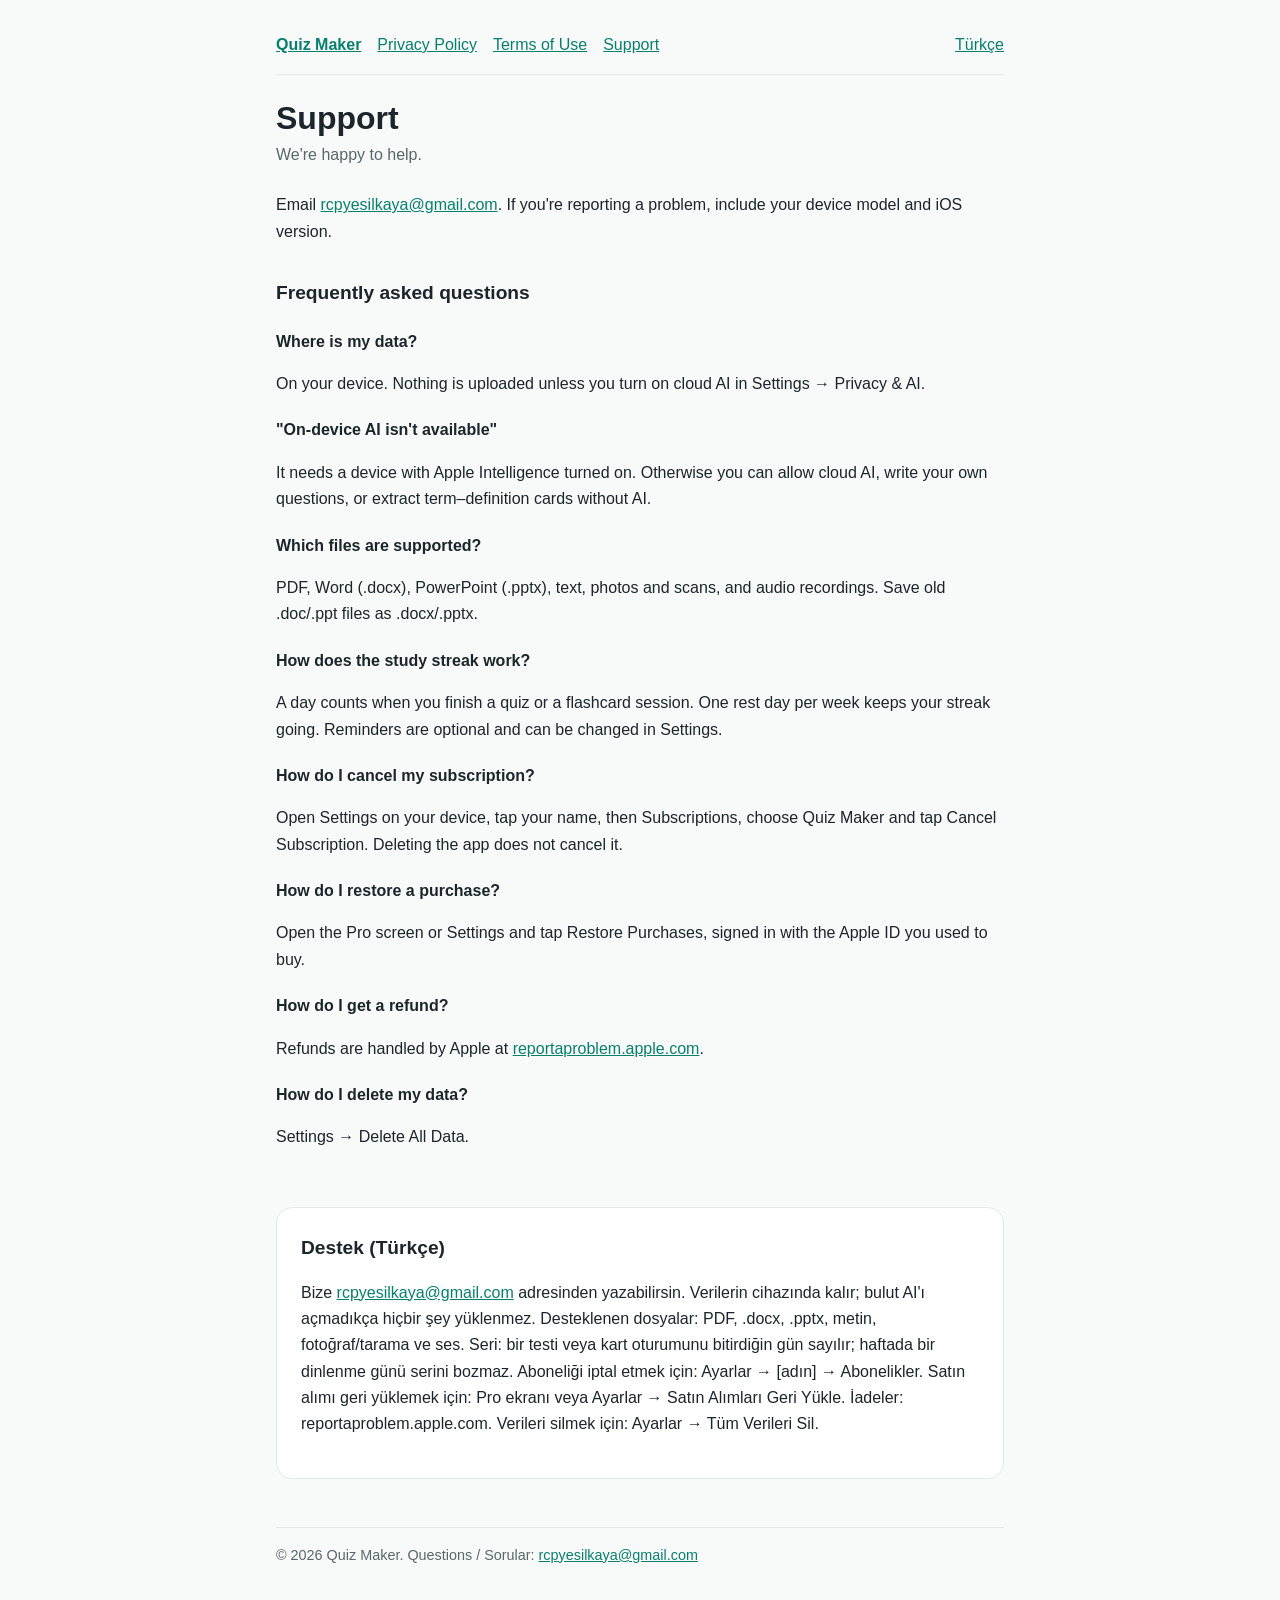
==== support.html @ 0ccd1da4 "Add Quiz Maker privacy policy, terms of use and support pages Co-Authored-By: Claude Opus 5.5 <norep" ====
<!doctype html><html lang="en"><head><meta charset="utf-8"><meta name="viewport" content="width=device-width,initial-scale=1"><title>Support – Quiz Maker</title><link rel="stylesheet" href="style.css"></head><body><main><nav><a href="./">Quiz Maker</a><a href="privacy.html">Privacy Policy</a><a href="terms.html">Terms of Use</a><a href="support.html">Support</a><a href="#tr" class="lang">Türkçe</a></nav>
<h1>Support</h1><p class="meta">We're happy to help.</p>
<p>Email <a href="mailto:rcpyesilkaya@gmail.com?subject=Quiz%20Maker%20support">rcpyesilkaya@gmail.com</a>. If you're reporting a problem, include your device model and iOS version.</p>
<h2>Frequently asked questions</h2>
<h3>Where is my data?</h3><p>On your device. Nothing is uploaded unless you turn on cloud AI in Settings → Privacy &amp; AI.</p>
<h3>"On-device AI isn't available"</h3><p>It needs a device with Apple Intelligence turned on. Otherwise you can allow cloud AI, write your own questions, or extract term–definition cards without AI.</p>
<h3>Which files are supported?</h3><p>PDF, Word (.docx), PowerPoint (.pptx), text, photos and scans, and audio recordings. Save old .doc/.ppt files as .docx/.pptx.</p>
<h3>How does the study streak work?</h3><p>A day counts when you finish a quiz or a flashcard session. One rest day per week keeps your streak going. Reminders are optional and can be changed in Settings.</p>
<h3>How do I cancel my subscription?</h3><p>Open Settings on your device, tap your name, then Subscriptions, choose Quiz Maker and tap Cancel Subscription. Deleting the app does not cancel it.</p>
<h3>How do I restore a purchase?</h3><p>Open the Pro screen or Settings and tap Restore Purchases, signed in with the Apple ID you used to buy.</p>
<h3>How do I get a refund?</h3><p>Refunds are handled by Apple at <a href="https://reportaproblem.apple.com">reportaproblem.apple.com</a>.</p>
<h3>How do I delete my data?</h3><p>Settings → Delete All Data.</p>
<section class="tr" id="tr"><h2>Destek (Türkçe)</h2>
<p>Bize <a href="mailto:rcpyesilkaya@gmail.com?subject=Quiz%20Maker%20destek">rcpyesilkaya@gmail.com</a> adresinden yazabilirsin. Verilerin cihazında kalır; bulut AI'ı açmadıkça hiçbir şey yüklenmez. Desteklenen dosyalar: PDF, .docx, .pptx, metin, fotoğraf/tarama ve ses. Seri: bir testi veya kart oturumunu bitirdiğin gün sayılır; haftada bir dinlenme günü serini bozmaz. Aboneliği iptal etmek için: Ayarlar → [adın] → Abonelikler. Satın alımı geri yüklemek için: Pro ekranı veya Ayarlar → Satın Alımları Geri Yükle. İadeler: reportaproblem.apple.com. Verileri silmek için: Ayarlar → Tüm Verileri Sil.</p></section>
<footer>© 2026 Quiz Maker. Questions / Sorular: <a href="mailto:rcpyesilkaya@gmail.com">rcpyesilkaya@gmail.com</a></footer></main></body></html>
---- style.css ----
:root{--bg:#f8faf9;--card:#fff;--fg:#1b252b;--muted:#59666b;--accent:#087f6d;--soft:#e8f5f1;--line:#e3eae6}
@media (prefers-color-scheme:dark){:root{--bg:#101817;--card:#192321;--fg:#f2f6f4;--muted:#bbc8c3;--accent:#45c5a9;--soft:#173d36;--line:#35443f}}
*{box-sizing:border-box}body{margin:0;background:var(--bg);color:var(--fg);font:16px/1.65 -apple-system,BlinkMacSystemFont,"Segoe UI",Roboto,sans-serif}
main{max-width:760px;margin:0 auto;padding:32px 16px 64px}h1{font-size:2rem;line-height:1.2;margin:0 0 4px}h2{font-size:1.2rem;margin:32px 0 8px}h3{font-size:1rem;margin:20px 0 4px}
.meta{color:var(--muted);margin:0 0 24px}a{color:var(--accent)}nav{display:flex;gap:16px;flex-wrap:wrap;padding-bottom:16px;border-bottom:1px solid var(--line);margin-bottom:24px}
nav a:first-child{font-weight:700}.lang{margin-left:auto}li{margin:4px 0}
.tr{margin-top:56px;padding:24px;background:var(--card);border:1px solid var(--line);border-radius:16px}.tr h2:first-child{margin-top:0}
.hero{padding:28px;border-radius:20px;background:var(--soft);margin-bottom:24px}
footer{margin-top:48px;padding-top:16px;border-top:1px solid var(--line);color:var(--muted);font-size:.9rem}
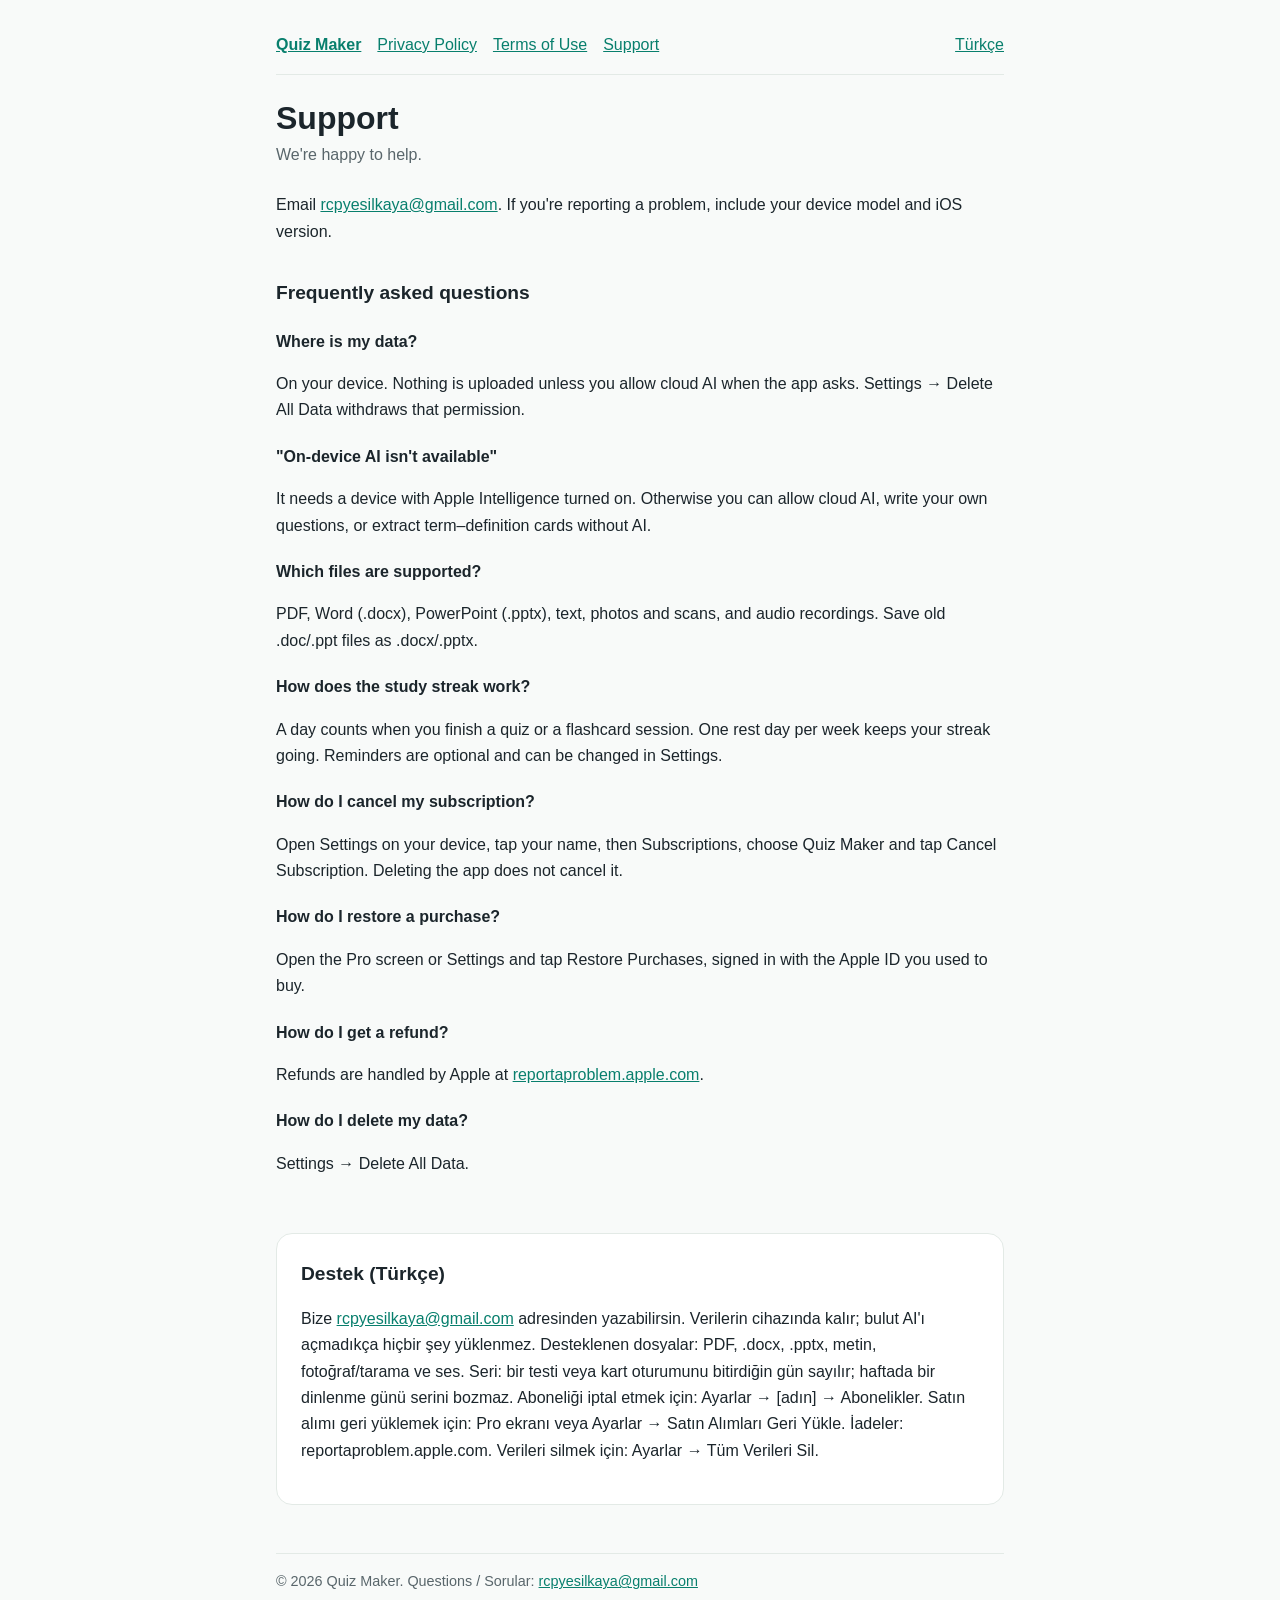
==== commit 29f41cf6: "Explain how to withdraw cloud AI permission Co-Authored-By: Claude Opus 5.5 <noreply@anthropic.com>" ====
--- a/support.html
+++ b/support.html
@@ -2,7 +2,7 @@
 <h1>Support</h1><p class="meta">We're happy to help.</p>
 <p>Email <a href="mailto:rcpyesilkaya@gmail.com?subject=Quiz%20Maker%20support">rcpyesilkaya@gmail.com</a>. If you're reporting a problem, include your device model and iOS version.</p>
 <h2>Frequently asked questions</h2>
-<h3>Where is my data?</h3><p>On your device. Nothing is uploaded unless you turn on cloud AI in Settings → Privacy &amp; AI.</p>
+<h3>Where is my data?</h3><p>On your device. Nothing is uploaded unless you allow cloud AI when the app asks. Settings → Delete All Data withdraws that permission.</p>
 <h3>"On-device AI isn't available"</h3><p>It needs a device with Apple Intelligence turned on. Otherwise you can allow cloud AI, write your own questions, or extract term–definition cards without AI.</p>
 <h3>Which files are supported?</h3><p>PDF, Word (.docx), PowerPoint (.pptx), text, photos and scans, and audio recordings. Save old .doc/.ppt files as .docx/.pptx.</p>
 <h3>How does the study streak work?</h3><p>A day counts when you finish a quiz or a flashcard session. One rest day per week keeps your streak going. Reminders are optional and can be changed in Settings.</p>
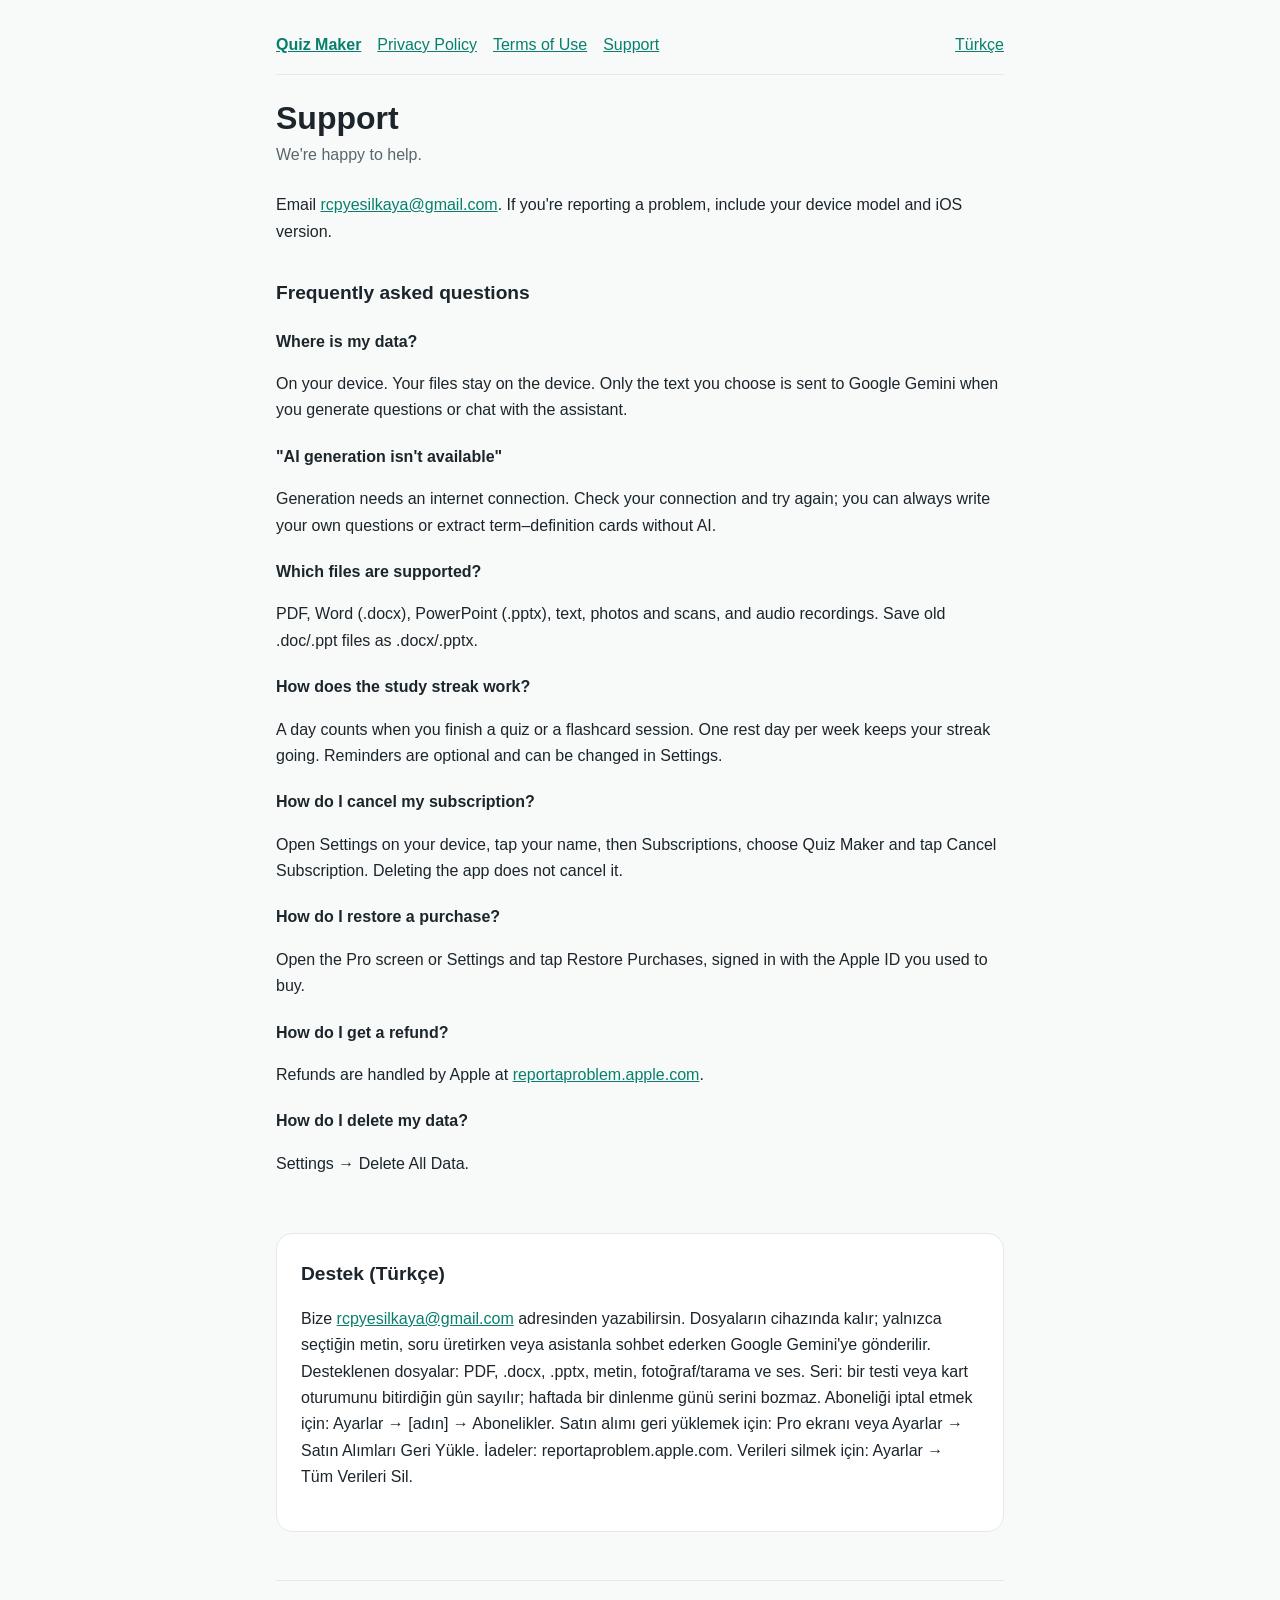
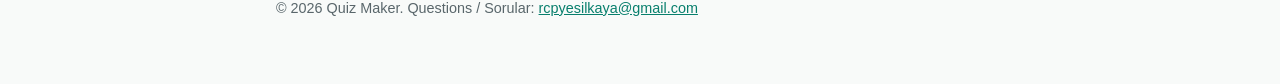
==== commit 8f7c993f: "Describe Gemini-only AI processing Co-Authored-By: Claude Sonnet 5.5 <noreply@anthropic.com>" ====
--- a/support.html
+++ b/support.html
@@ -2,8 +2,8 @@
 <h1>Support</h1><p class="meta">We're happy to help.</p>
 <p>Email <a href="mailto:rcpyesilkaya@gmail.com?subject=Quiz%20Maker%20support">rcpyesilkaya@gmail.com</a>. If you're reporting a problem, include your device model and iOS version.</p>
 <h2>Frequently asked questions</h2>
-<h3>Where is my data?</h3><p>On your device. Nothing is uploaded unless you allow cloud AI when the app asks. Settings → Delete All Data withdraws that permission.</p>
-<h3>"On-device AI isn't available"</h3><p>It needs a device with Apple Intelligence turned on. Otherwise you can allow cloud AI, write your own questions, or extract term–definition cards without AI.</p>
+<h3>Where is my data?</h3><p>On your device. Your files stay on the device. Only the text you choose is sent to Google Gemini when you generate questions or chat with the assistant.</p>
+<h3>"AI generation isn't available"</h3><p>Generation needs an internet connection. Check your connection and try again; you can always write your own questions or extract term–definition cards without AI.</p>
 <h3>Which files are supported?</h3><p>PDF, Word (.docx), PowerPoint (.pptx), text, photos and scans, and audio recordings. Save old .doc/.ppt files as .docx/.pptx.</p>
 <h3>How does the study streak work?</h3><p>A day counts when you finish a quiz or a flashcard session. One rest day per week keeps your streak going. Reminders are optional and can be changed in Settings.</p>
 <h3>How do I cancel my subscription?</h3><p>Open Settings on your device, tap your name, then Subscriptions, choose Quiz Maker and tap Cancel Subscription. Deleting the app does not cancel it.</p>
@@ -11,5 +11,5 @@
 <h3>How do I get a refund?</h3><p>Refunds are handled by Apple at <a href="https://reportaproblem.apple.com">reportaproblem.apple.com</a>.</p>
 <h3>How do I delete my data?</h3><p>Settings → Delete All Data.</p>
 <section class="tr" id="tr"><h2>Destek (Türkçe)</h2>
-<p>Bize <a href="mailto:rcpyesilkaya@gmail.com?subject=Quiz%20Maker%20destek">rcpyesilkaya@gmail.com</a> adresinden yazabilirsin. Verilerin cihazında kalır; bulut AI'ı açmadıkça hiçbir şey yüklenmez. Desteklenen dosyalar: PDF, .docx, .pptx, metin, fotoğraf/tarama ve ses. Seri: bir testi veya kart oturumunu bitirdiğin gün sayılır; haftada bir dinlenme günü serini bozmaz. Aboneliği iptal etmek için: Ayarlar → [adın] → Abonelikler. Satın alımı geri yüklemek için: Pro ekranı veya Ayarlar → Satın Alımları Geri Yükle. İadeler: reportaproblem.apple.com. Verileri silmek için: Ayarlar → Tüm Verileri Sil.</p></section>
+<p>Bize <a href="mailto:rcpyesilkaya@gmail.com?subject=Quiz%20Maker%20destek">rcpyesilkaya@gmail.com</a> adresinden yazabilirsin. Dosyaların cihazında kalır; yalnızca seçtiğin metin, soru üretirken veya asistanla sohbet ederken Google Gemini'ye gönderilir. Desteklenen dosyalar: PDF, .docx, .pptx, metin, fotoğraf/tarama ve ses. Seri: bir testi veya kart oturumunu bitirdiğin gün sayılır; haftada bir dinlenme günü serini bozmaz. Aboneliği iptal etmek için: Ayarlar → [adın] → Abonelikler. Satın alımı geri yüklemek için: Pro ekranı veya Ayarlar → Satın Alımları Geri Yükle. İadeler: reportaproblem.apple.com. Verileri silmek için: Ayarlar → Tüm Verileri Sil.</p></section>
 <footer>© 2026 Quiz Maker. Questions / Sorular: <a href="mailto:rcpyesilkaya@gmail.com">rcpyesilkaya@gmail.com</a></footer></main></body></html>
